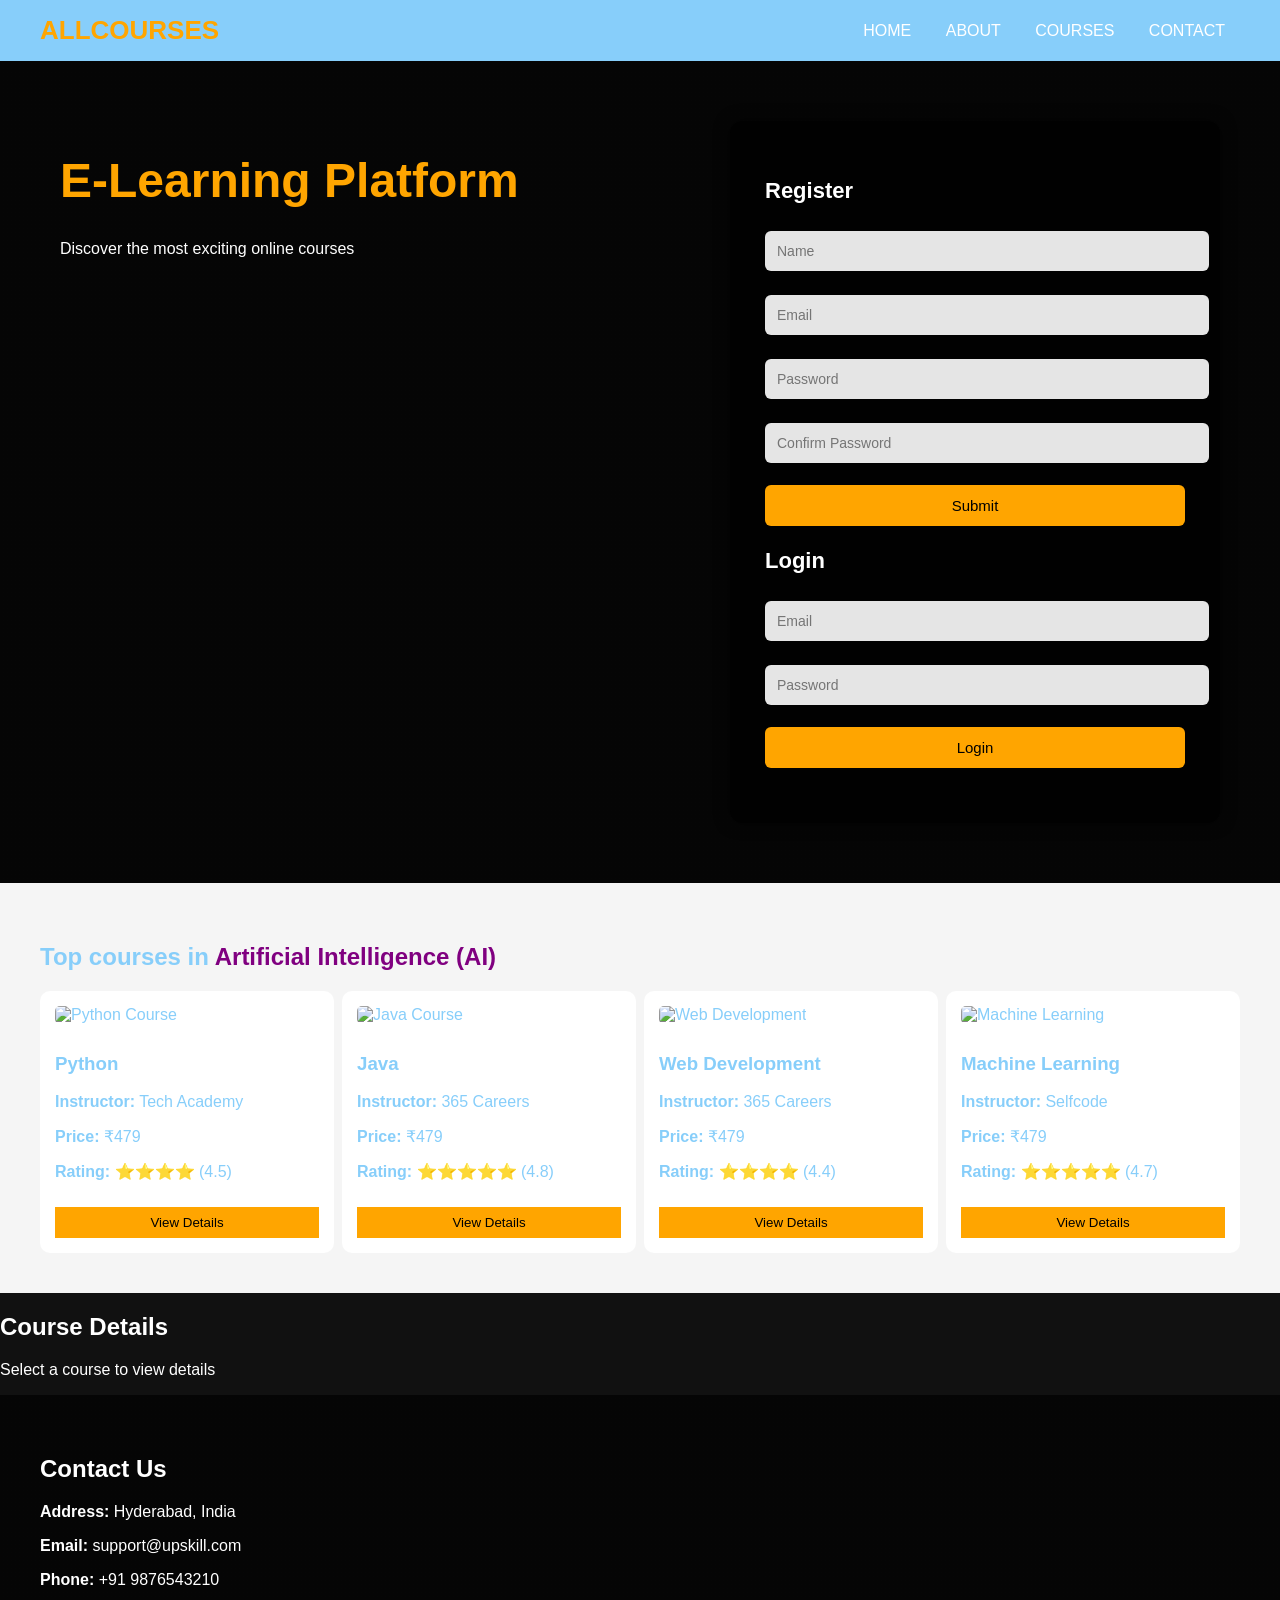
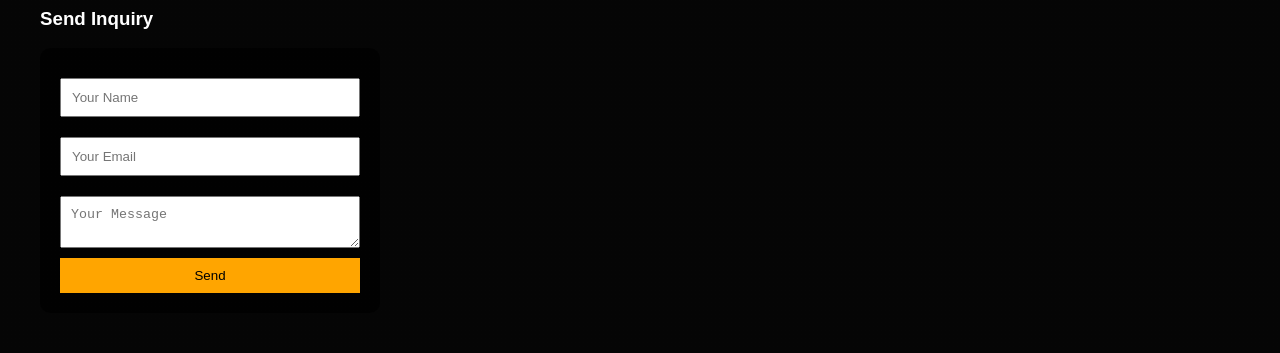
==== index.html @ 57eb3e53 "Rename content.html to index.html" ====
<!DOCTYPE html>
<html lang="en">
<head>
<meta charset="UTF-8">
<meta name="viewport" content="width=device-width, initial-scale=1.0">
<title>Online Courses</title>
<link rel="stylesheet" href="style.css">
</head>

<body>

<!-- NAVBAR -->
<div class="navbar">
    <div class="logo">ALLCOURSES</div>

    <div class="menu">
        <a href="#">HOME</a>
        <a href="#">ABOUT</a>
        <a href="#">COURSES</a>
        <a href="#">CONTACT</a>
    </div>
</div>

<!-- HERO -->
<div class="hero bg-common">

    <div class="hero-left">
        <h1>E-Learning Platform</h1>
        <p>Discover the most exciting online courses</p>
    </div>

    <div class="login-box">

        <!-- REGISTER -->
        <h3>Register</h3>
        <form id="registerForm">
            <input type="text" id="regName" placeholder="Name" required>
            <input type="email" id="regEmail" placeholder="Email" required>
            <input type="password" id="regPassword" placeholder="Password" required>
            <input type="password" id="regConfirmPassword" placeholder="Confirm Password" required>
            <button type="submit">Submit</button>
            <p id="registerMsg"></p>
        </form>

        <!-- LOGIN -->
        <h3>Login</h3>
        <form id="loginForm">
            <input type="email" id="loginEmail" placeholder="Email" required>
            <input type="password" id="loginPassword" placeholder="Password" required>
            <button type="submit">Login</button>
            <p id="loginMsg"></p>
        </form>

    </div>
</div>

<!-- COURSES -->
<div class="courses-section">
    <h2>Top courses in <span>Artificial Intelligence (AI)</span></h2>

    <div class="course-container">

        <div class="course-card">
            <img src="pyhton.jpg" class="course-img" alt="Python Course">
            <h3>Python</h3>
            <p><strong>Instructor:</strong> Tech Academy</p>
            <p><strong>Price:</strong> ₹479</p>
            <p><strong>Rating:</strong> ⭐⭐⭐⭐ (4.5)</p>
            <button onclick="showDetails('ai1')">View Details</button>
        </div>

        <div class="course-card">
            <img src="java.png" class="course-img" alt="Java Course">
            <h3>Java</h3>
            <p><strong>Instructor:</strong> 365 Careers</p>
            <p><strong>Price:</strong> ₹479</p>
            <p><strong>Rating:</strong> ⭐⭐⭐⭐⭐ (4.8)</p>
            <button onclick="showDetails('ai2')">View Details</button>
        </div>

        <div class="course-card">
            <img src="webdevelopment.jpg" class="course-img" alt="Web Development">
            <h3>Web Development</h3>
            <p><strong>Instructor:</strong> 365 Careers</p>
            <p><strong>Price:</strong> ₹479</p>
            <p><strong>Rating:</strong> ⭐⭐⭐⭐ (4.4)</p>
            <button onclick="showDetails('ai3')">View Details</button>
        </div>

        <div class="course-card">
            <img src="machine learning.png" class="course-img" alt="Machine Learning">
            <h3>Machine Learning</h3>
            <p><strong>Instructor:</strong> Selfcode</p>
            <p><strong>Price:</strong> ₹479</p>
            <p><strong>Rating:</strong> ⭐⭐⭐⭐⭐ (4.7)</p>
            <button onclick="showDetails('ai4')">View Details</button>
        </div>

    </div>
</div>

<!-- COURSE DETAILS -->
<div class="details-section">
    <h2>Course Details</h2>
    <div id="details-content">
        <p>Select a course to view details</p>
    </div>
</div>

<!-- CONTACT -->
<div class="contact-section bg-common">
    <h2>Contact Us</h2>

    <p><strong>Address:</strong> Hyderabad, India</p>
    <p><strong>Email:</strong> support@upskill.com</p>
    <p><strong>Phone:</strong> +91 9876543210</p>

    <h3>Send Inquiry</h3>
    <form>
        <input type="text" placeholder="Your Name" required>
        <input type="email" placeholder="Your Email" required>
        <textarea placeholder="Your Message" required></textarea>
        <button type="submit">Send</button>
    </form>
</div>

<script src="script.js"></script>

</body>
</html>
---- style.css ----
/* GLOBAL */
body {
    margin: 0;
    font-family: Arial, sans-serif;
    background: #111;
    color: white;
}

/* REUSABLE BACKGROUND (IMPORTANT FIX) */
.bg-common {
    background: 
        linear-gradient(rgba(0,0,0,0.7), rgba(0,0,0,0.7)),
        url("background.jpg");
    background-size: cover;
    background-position: center;
    background-repeat: no-repeat;
}

/* NAVBAR */
.navbar {
    display: flex;
    justify-content: space-between;
    align-items: center;
    padding: 15px 40px;
    background:lightskyblue;
}

.logo {
    color: orange;
    font-size: 26px;
    font-weight: bold;
}

/* MENU */
.menu a {
    margin: 0 15px;
    text-decoration: none;
    color: white;
    transition: 0.3s;
}

.menu a:hover {
    color: orange;
    border-bottom: 2px solid orange;
}

/* HERO (REMOVED BACKGROUND HERE) */
.hero {
    display: flex;
    justify-content: space-between;
    padding: 60px;
}

/* HERO TEXT */
.hero-left h1 {
    color: orange;
    font-size: 48px;
}

/* LOGIN BOX */
.login-box {
    background: rgba(0,0,0,0.8);
    padding: 35px;
    width: 420px;
    border-radius: 12px;
    box-shadow: 0 0 15px rgba(0,0,0,0.6);
}

/* FORM ELEMENTS */
.login-box h3 {
    margin-bottom: 15px;
    font-size: 22px;
}

.login-box input {
    width: 100%;
    margin: 12px 0;
    padding: 12px;
    border: none;
    border-radius: 6px;
    background: #e5e5e5;
    font-size: 14px;
}

.login-box input:focus {
    outline: none;
    border: 2px solid orange;
    background: #fff;
}

.login-box button {
    width: 100%;
    padding: 12px;
    margin-top: 10px;
    background: orange;
    border: none;
    border-radius: 6px;
    font-size: 15px;
    cursor: pointer;
    transition: 0.3s;
}

.login-box button:hover {
    background: darkorange;
    transform: scale(1.02);
}

.login-box form {
    margin-bottom: 20px;
}

/* COURSES */
.courses-section {
    padding: 40px;
    background: #f5f5f5;
    color:lightskyblue;
}

.courses-section span {
    color: purple;
}

/* COURSE CARDS */
.course-container {
    display: flex;
    justify-content: space-between;
    margin-top: 20px;
}

.course-card {
    background: white;
    padding: 15px;
    width: 22%;
    border-radius: 10px;
    transition: 0.3s;
}

.course-card:hover {
    transform: translateY(-5px) scale(1.02);
}

/* COURSE IMAGE */
.course-img {
    width: 100%;
    height: 120px;
    object-fit: cover;
    border-radius: 5px;
    margin-bottom: 10px;
}

/* BUTTON */
.course-card button {
    margin-top: 10px;
    padding: 8px;
    width: 100%;
    background: orange;
    border: none;
    cursor: pointer;
    transition: 0.3s;
}

.course-card button:hover {
    background: darkorange;
}

/* CONTACT (REMOVED PLAIN COLOR) */
.contact-section {
    padding: 40px;
}

/* CONTACT FORM IMPROVEMENT */
.contact-section form {
    display: flex;
    flex-direction: column;
    width: 300px;
    background: rgba(0,0,0,0.7);
    padding: 20px;
    border-radius: 10px;
}

.contact-section input,
.contact-section textarea {
    margin: 10px 0;
    padding: 10px;
}

.contact-section button {
    padding: 10px;
    background: orange;
    border: none;
    cursor: pointer;
}

.contact-section button:hover {
    background: darkorange;
}
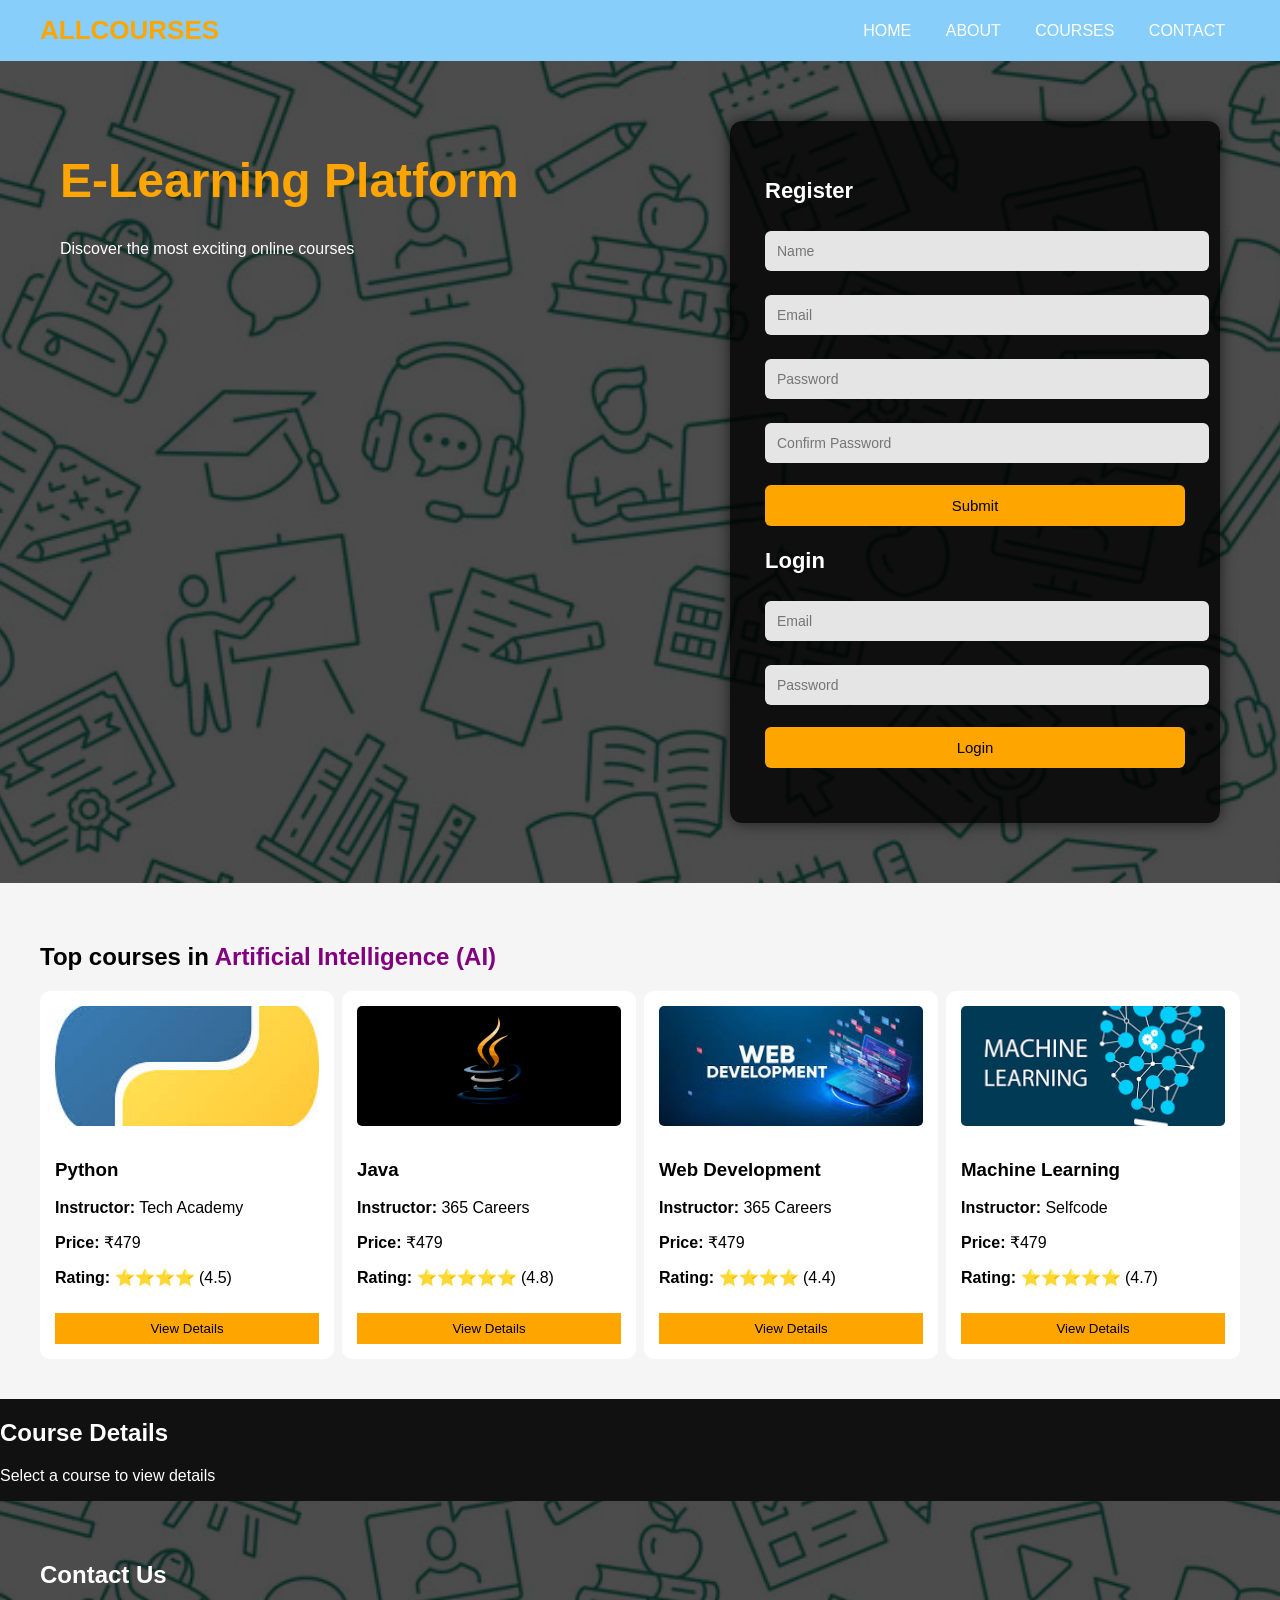
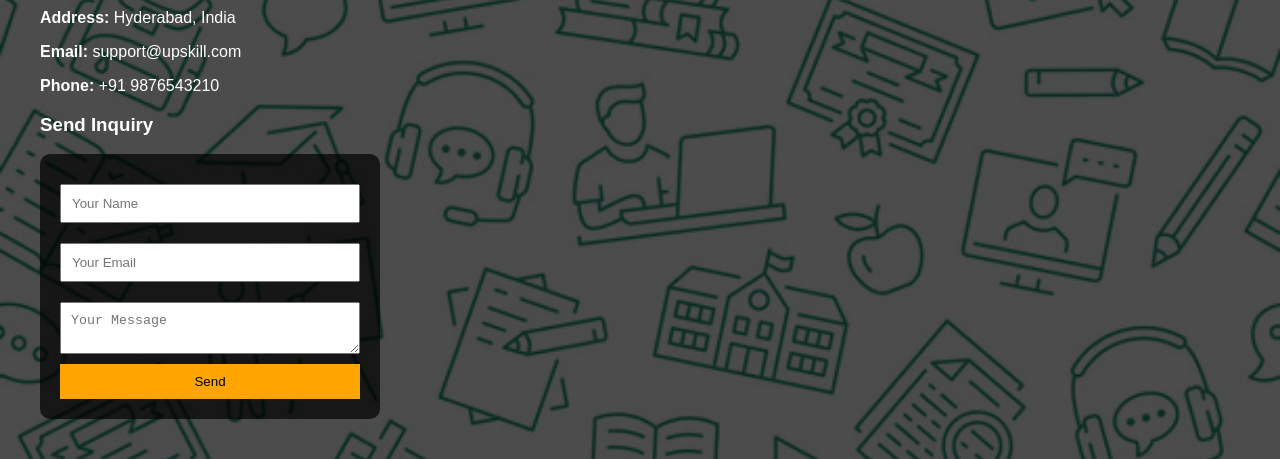
==== commit 4adc790f: "fixed image paths and updated index file" ====
--- a/index.html
+++ b/index.html
@@ -61,7 +61,7 @@
     <div class="course-container">
 
         <div class="course-card">
-            <img src="pyhton.jpg" class="course-img" alt="Python Course">
+            <img src="images/pyhton.jpg" class="course-img" alt="Python Course">
             <h3>Python</h3>
             <p><strong>Instructor:</strong> Tech Academy</p>
             <p><strong>Price:</strong> ₹479</p>
@@ -70,7 +70,7 @@
         </div>
 
         <div class="course-card">
-            <img src="java.png" class="course-img" alt="Java Course">
+            <img src="images/java.png" class="course-img" alt="Java Course">
             <h3>Java</h3>
             <p><strong>Instructor:</strong> 365 Careers</p>
             <p><strong>Price:</strong> ₹479</p>
@@ -79,7 +79,7 @@
         </div>
 
         <div class="course-card">
-            <img src="webdevelopment.jpg" class="course-img" alt="Web Development">
+            <img src="images/webdevelopment.jpg" class="course-img" alt="Web Development">
             <h3>Web Development</h3>
             <p><strong>Instructor:</strong> 365 Careers</p>
             <p><strong>Price:</strong> ₹479</p>
@@ -88,7 +88,7 @@
         </div>
 
         <div class="course-card">
-            <img src="machine learning.png" class="course-img" alt="Machine Learning">
+            <img src="images/machine learning.png" class="course-img" alt="Machine Learning">
             <h3>Machine Learning</h3>
             <p><strong>Instructor:</strong> Selfcode</p>
             <p><strong>Price:</strong> ₹479</p>
--- a/style.css
+++ b/style.css
@@ -1,196 +1,196 @@
-/* GLOBAL */
-body {
-    margin: 0;
-    font-family: Arial, sans-serif;
-    background: #111;
-    color: white;
-}
-
-/* REUSABLE BACKGROUND (IMPORTANT FIX) */
-.bg-common {
-    background: 
-        linear-gradient(rgba(0,0,0,0.7), rgba(0,0,0,0.7)),
-        url("background.jpg");
-    background-size: cover;
-    background-position: center;
-    background-repeat: no-repeat;
-}
-
-/* NAVBAR */
-.navbar {
-    display: flex;
-    justify-content: space-between;
-    align-items: center;
-    padding: 15px 40px;
-    background:lightskyblue;
-}
-
-.logo {
-    color: orange;
-    font-size: 26px;
-    font-weight: bold;
-}
-
-/* MENU */
-.menu a {
-    margin: 0 15px;
-    text-decoration: none;
-    color: white;
-    transition: 0.3s;
-}
-
-.menu a:hover {
-    color: orange;
-    border-bottom: 2px solid orange;
-}
-
-/* HERO (REMOVED BACKGROUND HERE) */
-.hero {
-    display: flex;
-    justify-content: space-between;
-    padding: 60px;
-}
-
-/* HERO TEXT */
-.hero-left h1 {
-    color: orange;
-    font-size: 48px;
-}
-
-/* LOGIN BOX */
-.login-box {
-    background: rgba(0,0,0,0.8);
-    padding: 35px;
-    width: 420px;
-    border-radius: 12px;
-    box-shadow: 0 0 15px rgba(0,0,0,0.6);
-}
-
-/* FORM ELEMENTS */
-.login-box h3 {
-    margin-bottom: 15px;
-    font-size: 22px;
-}
-
-.login-box input {
-    width: 100%;
-    margin: 12px 0;
-    padding: 12px;
-    border: none;
-    border-radius: 6px;
-    background: #e5e5e5;
-    font-size: 14px;
-}
-
-.login-box input:focus {
-    outline: none;
-    border: 2px solid orange;
-    background: #fff;
-}
-
-.login-box button {
-    width: 100%;
-    padding: 12px;
-    margin-top: 10px;
-    background: orange;
-    border: none;
-    border-radius: 6px;
-    font-size: 15px;
-    cursor: pointer;
-    transition: 0.3s;
-}
-
-.login-box button:hover {
-    background: darkorange;
-    transform: scale(1.02);
-}
-
-.login-box form {
-    margin-bottom: 20px;
-}
-
-/* COURSES */
-.courses-section {
-    padding: 40px;
-    background: #f5f5f5;
-    color:lightskyblue;
-}
-
-.courses-section span {
-    color: purple;
-}
-
-/* COURSE CARDS */
-.course-container {
-    display: flex;
-    justify-content: space-between;
-    margin-top: 20px;
-}
-
-.course-card {
-    background: white;
-    padding: 15px;
-    width: 22%;
-    border-radius: 10px;
-    transition: 0.3s;
-}
-
-.course-card:hover {
-    transform: translateY(-5px) scale(1.02);
-}
-
-/* COURSE IMAGE */
-.course-img {
-    width: 100%;
-    height: 120px;
-    object-fit: cover;
-    border-radius: 5px;
-    margin-bottom: 10px;
-}
-
-/* BUTTON */
-.course-card button {
-    margin-top: 10px;
-    padding: 8px;
-    width: 100%;
-    background: orange;
-    border: none;
-    cursor: pointer;
-    transition: 0.3s;
-}
-
-.course-card button:hover {
-    background: darkorange;
-}
-
-/* CONTACT (REMOVED PLAIN COLOR) */
-.contact-section {
-    padding: 40px;
-}
-
-/* CONTACT FORM IMPROVEMENT */
-.contact-section form {
-    display: flex;
-    flex-direction: column;
-    width: 300px;
-    background: rgba(0,0,0,0.7);
-    padding: 20px;
-    border-radius: 10px;
-}
-
-.contact-section input,
-.contact-section textarea {
-    margin: 10px 0;
-    padding: 10px;
-}
-
-.contact-section button {
-    padding: 10px;
-    background: orange;
-    border: none;
-    cursor: pointer;
-}
-
-.contact-section button:hover {
-    background: darkorange;
+/* GLOBAL */
+body {
+    margin: 0;
+    font-family: Arial, sans-serif;
+    background: #111;
+    color: white;
+}
+
+/* REUSABLE BACKGROUND (IMPORTANT FIX) */
+.bg-common {
+    background: 
+        linear-gradient(rgba(0,0,0,0.7), rgba(0,0,0,0.7)),
+     url("images/background.jpg");
+    background-size: cover;
+    background-position: center;
+    background-repeat: no-repeat;
+}
+
+/* NAVBAR */
+.navbar {
+    display: flex;
+    justify-content: space-between;
+    align-items: center;
+    padding: 15px 40px;
+    background:lightskyblue;
+}
+
+.logo {
+    color: orange;
+    font-size: 26px;
+    font-weight: bold;
+}
+
+/* MENU */
+.menu a {
+    margin: 0 15px;
+    text-decoration: none;
+    color: white;
+    transition: 0.3s;
+}
+
+.menu a:hover {
+    color: orange;
+    border-bottom: 2px solid orange;
+}
+
+/* HERO (REMOVED BACKGROUND HERE) */
+.hero {
+    display: flex;
+    justify-content: space-between;
+    padding: 60px;
+}
+
+/* HERO TEXT */
+.hero-left h1 {
+    color: orange;
+    font-size: 48px;
+}
+
+/* LOGIN BOX */
+.login-box {
+    background: rgba(0,0,0,0.8);
+    padding: 35px;
+    width: 420px;
+    border-radius: 12px;
+    box-shadow: 0 0 15px rgba(0,0,0,0.6);
+}
+
+/* FORM ELEMENTS */
+.login-box h3 {
+    margin-bottom: 15px;
+    font-size: 22px;
+}
+
+.login-box input {
+    width: 100%;
+    margin: 12px 0;
+    padding: 12px;
+    border: none;
+    border-radius: 6px;
+    background: #e5e5e5;
+    font-size: 14px;
+}
+
+.login-box input:focus {
+    outline: none;
+    border: 2px solid orange;
+    background: #fff;
+}
+
+.login-box button {
+    width: 100%;
+    padding: 12px;
+    margin-top: 10px;
+    background: orange;
+    border: none;
+    border-radius: 6px;
+    font-size: 15px;
+    cursor: pointer;
+    transition: 0.3s;
+}
+
+.login-box button:hover {
+    background: darkorange;
+    transform: scale(1.02);
+}
+
+.login-box form {
+    margin-bottom: 20px;
+}
+
+/* COURSES */
+.courses-section {
+    padding: 40px;
+    background: #f5f5f5;
+    color: black;
+}
+
+.courses-section span {
+    color: purple;
+}
+
+/* COURSE CARDS */
+.course-container {
+    display: flex;
+    justify-content: space-between;
+    margin-top: 20px;
+}
+
+.course-card {
+    background: white;
+    padding: 15px;
+    width: 22%;
+    border-radius: 10px;
+    transition: 0.3s;
+}
+
+.course-card:hover {
+    transform: translateY(-5px) scale(1.02);
+}
+
+/* COURSE IMAGE */
+.course-img {
+    width: 100%;
+    height: 120px;
+    object-fit: cover;
+    border-radius: 5px;
+    margin-bottom: 10px;
+}
+
+/* BUTTON */
+.course-card button {
+    margin-top: 10px;
+    padding: 8px;
+    width: 100%;
+    background: orange;
+    border: none;
+    cursor: pointer;
+    transition: 0.3s;
+}
+
+.course-card button:hover {
+    background: darkorange;
+}
+
+/* CONTACT (REMOVED PLAIN COLOR) */
+.contact-section {
+    padding: 40px;
+}
+
+/* CONTACT FORM IMPROVEMENT */
+.contact-section form {
+    display: flex;
+    flex-direction: column;
+    width: 300px;
+    background: rgba(0,0,0,0.7);
+    padding: 20px;
+    border-radius: 10px;
+}
+
+.contact-section input,
+.contact-section textarea {
+    margin: 10px 0;
+    padding: 10px;
+}
+
+.contact-section button {
+    padding: 10px;
+    background: orange;
+    border: none;
+    cursor: pointer;
+}
+
+.contact-section button:hover {
+    background: darkorange;
 }
